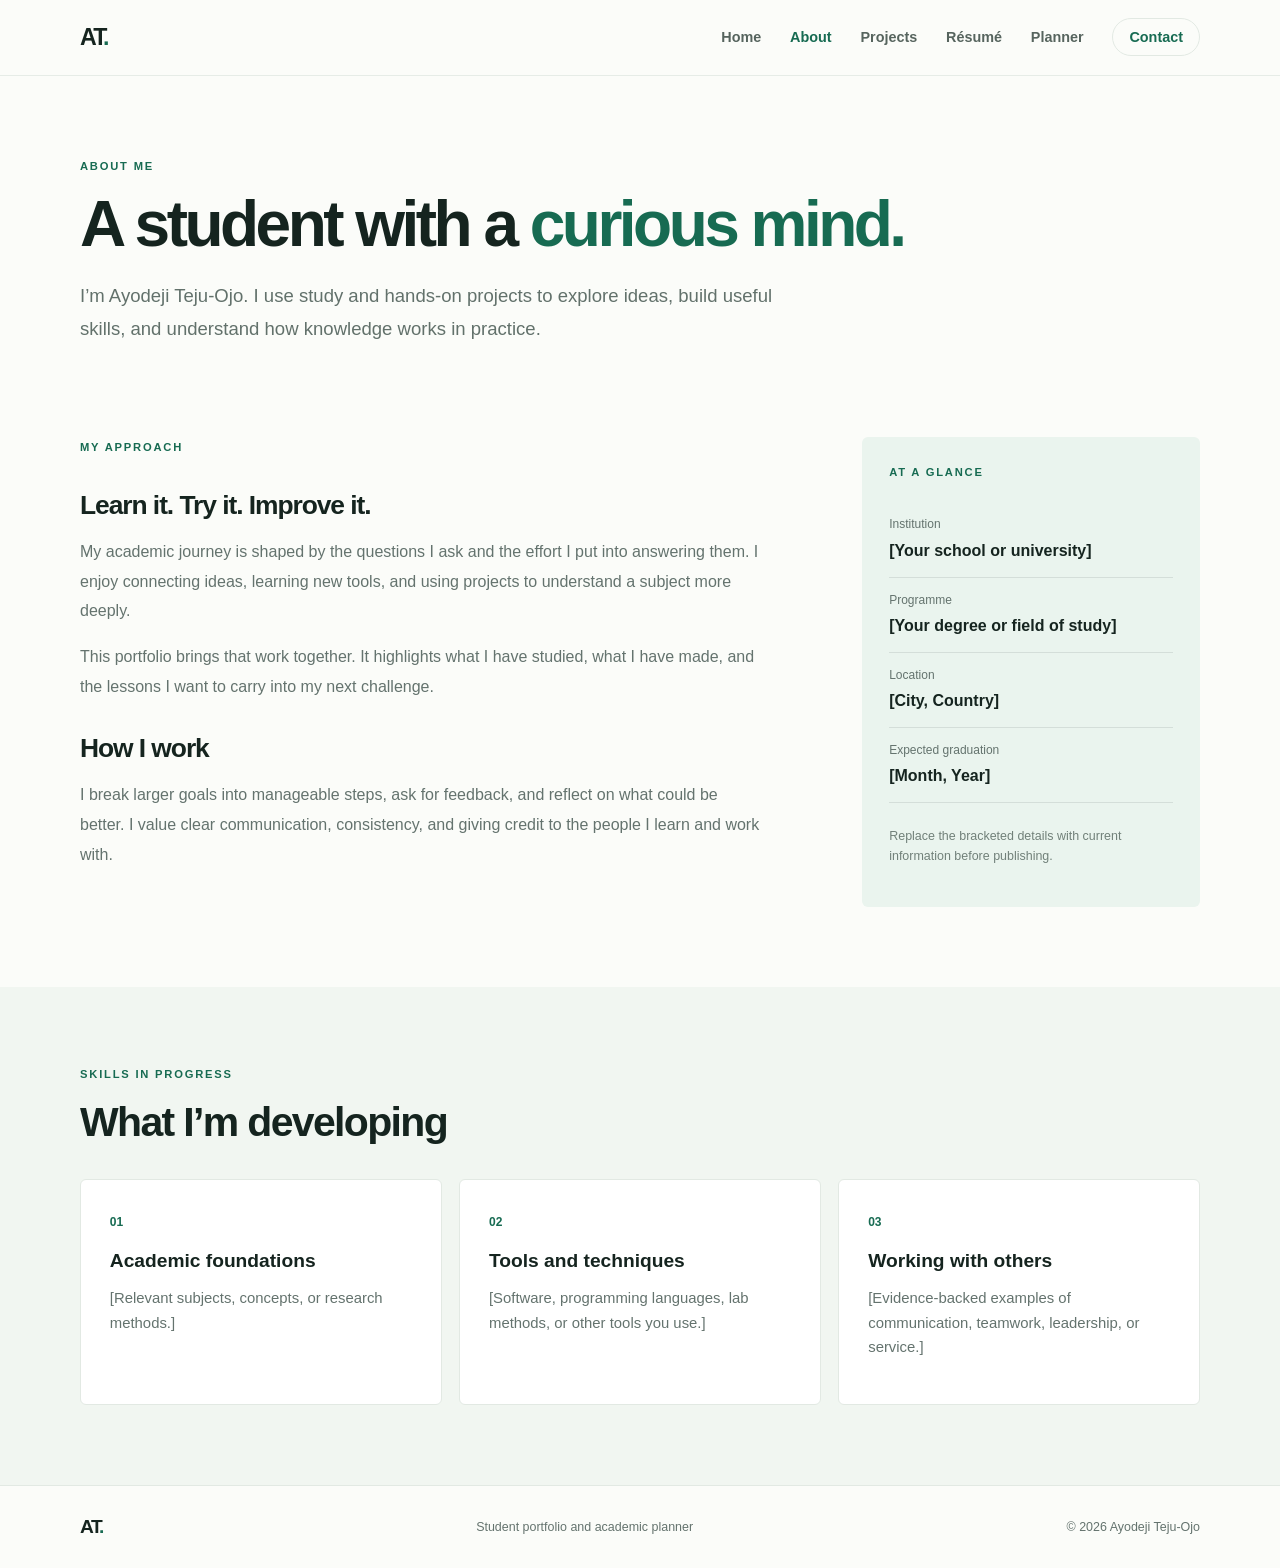
==== about.html @ 307c60b5 "Add student portfolio site" ====
<!doctype html>
<html lang="en">
<head>
  <meta charset="utf-8">
  <meta name="viewport" content="width=device-width, initial-scale=1">
  <meta name="description" content="Ayodeji Teju-Ojo's academic interests, experience, and developing skills.">
  <title>About | Ayodeji Teju-Ojo</title>
  <link rel="stylesheet" href="style.css">
  <script src="scripts.js" defer></script>
</head>
<body>
  <a class="skip-link" href="#main">Skip to content</a>
  <header class="site-header">
    <nav class="nav container" aria-label="Main navigation">
      <a class="brand" href="index.html" aria-label="Ayodeji Teju-Ojo, home">AT<span>.</span></a>
      <button class="menu-toggle" type="button" aria-expanded="false" aria-controls="nav-links" aria-label="Open navigation">☰</button>
      <ul class="nav-links" id="nav-links">
        <li><a href="index.html">Home</a></li><li><a class="active" href="about.html" aria-current="page">About</a></li>
        <li><a href="project.html">Projects</a></li><li><a href="resume.html">Résumé</a></li>
        <li><a href="academic_planner.html">Planner</a></li><li><a class="nav-cta" href="contact.html">Contact</a></li>
      </ul>
    </nav>
  </header>
  <main id="main">
    <section class="page-hero container">
      <p class="eyebrow">ABOUT ME</p>
      <h1>A student with a <span>curious mind.</span></h1>
      <p class="lead">I’m Ayodeji Teju-Ojo. I use study and hands-on projects to explore ideas, build useful skills, and understand how knowledge works in practice.</p>
    </section>
    <section class="section container about-layout">
      <article class="prose">
        <p class="eyebrow">MY APPROACH</p>
        <h2>Learn it. Try it. Improve it.</h2>
        <p>My academic journey is shaped by the questions I ask and the effort I put into answering them. I enjoy connecting ideas, learning new tools, and using projects to understand a subject more deeply.</p>
        <p>This portfolio brings that work together. It highlights what I have studied, what I have made, and the lessons I want to carry into my next challenge.</p>
        <h2>How I work</h2>
        <p>I break larger goals into manageable steps, ask for feedback, and reflect on what could be better. I value clear communication, consistency, and giving credit to the people I learn and work with.</p>
      </article>
      <aside class="info-panel">
        <p class="eyebrow">AT A GLANCE</p>
        <dl>
          <div><dt>Institution</dt><dd>[Your school or university]</dd></div>
          <div><dt>Programme</dt><dd>[Your degree or field of study]</dd></div>
          <div><dt>Location</dt><dd>[City, Country]</dd></div>
          <div><dt>Expected graduation</dt><dd>[Month, Year]</dd></div>
        </dl>
        <p class="small-note">Replace the bracketed details with current information before publishing.</p>
      </aside>
    </section>
    <section class="section section-tint">
      <div class="container">
        <div class="section-heading"><div><p class="eyebrow">SKILLS IN PROGRESS</p><h2>What I’m developing</h2></div></div>
        <div class="skill-grid">
          <article class="skill-card"><span>01</span><h3>Academic foundations</h3><p>[Relevant subjects, concepts, or research methods.]</p></article>
          <article class="skill-card"><span>02</span><h3>Tools and techniques</h3><p>[Software, programming languages, lab methods, or other tools you use.]</p></article>
          <article class="skill-card"><span>03</span><h3>Working with others</h3><p>[Evidence-backed examples of communication, teamwork, leadership, or service.]</p></article>
        </div>
      </div>
    </section>
  </main>
  <footer class="footer"><div class="container footer-inner">
    <a class="brand" href="index.html" aria-label="Ayodeji Teju-Ojo, home">AT<span>.</span></a>
    <p>Student portfolio and academic planner</p><p>© <span data-year></span> Ayodeji Teju-Ojo</p>
  </div></footer>
</body>
</html>
---- style.css ----
:root {
  --ink: #15241f;
  --muted: #64736e;
  --green: #176b52;
  --green-dark: #115640;
  --mint: #eaf4ee;
  --paper: #fbfcf9;
  --line: #e2e9e3;
  --gold: #d4a64b;
  --white: #fff;
  --shadow: 0 18px 55px rgba(21,36,31,.08);
}

* {
  box-sizing: border-box;
}

html {
  scroll-behavior: smooth;
}

body {
  margin: 0;
  background: var(--paper);
  color: var(--ink);
  font: 16px/1.65 'Segoe UI',Arial,sans-serif;
  -webkit-font-smoothing: antialiased;
}

h1,h2,h3,strong,.brand {
  font-family: 'Segoe UI',Arial,sans-serif;
}

h1,h2,h3,p {
  margin-top: 0;
}

h1 {
  font-size: clamp(2.8rem,6vw,5.3rem);
  line-height: 1.06;
  letter-spacing: -.055em;
  font-weight: 700;
  margin-bottom: 1.35rem;
}

h1 span {
  color: var(--green);
}

h2 {
  font-size: clamp(1.8rem,3.2vw,2.65rem);
  line-height: 1.18;
  letter-spacing: -.04em;
  margin-bottom: 1rem;
}

h3 {
  font-size: 1.2rem;
  line-height: 1.35;
}

p {
  color: var(--muted);
}

a {
  color: var(--green);
  text-decoration: none;
}

a:hover {
  color: var(--green-dark);
}

button,input,textarea,select {
  font: inherit;
}

button,a {
  -webkit-tap-highlight-color: transparent;
}

a:focus-visible,
button:focus-visible,
input:focus-visible,
textarea:focus-visible,
select:focus-visible {
  outline: 3px solid #78b89d;
  outline-offset: 3px;
}

.container {
  width: min(1120px,calc(100% - 3rem));
  margin-inline: auto;
}

.skip-link {
  position: absolute;
  top: -5rem;
  left: 1rem;
  background: var(--white);
  padding: .7rem;
  z-index: 10;
}

.skip-link:focus {
  top: 1rem;
}

.sr-only {
  position: absolute;
  width: 1px;
  height: 1px;
  padding: 0;
  margin: -1px;
  overflow: hidden;
  clip: rect(0,0,0,0);
  white-space: nowrap;
  border: 0;
}

.site-header {
  height: 76px;
  border-bottom: 1px solid rgba(226,233,227,.8);
  background: rgba(251,252,249,.94);
  position: sticky;
  top: 0;
  z-index: 20;
  backdrop-filter: blur(12px);
}

.nav {
  height: 100%;
  display: flex;
  align-items: center;
  justify-content: space-between;
}

.brand {
  font-size: 1.45rem;
  font-weight: 800;
  letter-spacing: -.08em;
  color: var(--ink);
}

.brand span {
  color: var(--green);
}

.nav-links {
  display: flex;
  align-items: center;
  gap: 1.8rem;
  list-style: none;
  margin: 0;
  padding: 0;
}

.nav-links a {
  font-size: .9rem;
  font-weight: 600;
  color: #56645e;
}

.nav-links a:hover,.nav-links a.active {
  color: var(--green);
}

.nav-links .nav-cta {
  border: 1px solid var(--line);
  padding: .62rem 1rem;
  border-radius: 99px;
  color: var(--green);
}

.menu-toggle {
  display: none;
  border: 0;
  background: none;
  font-size: 1.35rem;
  color: var(--ink);
}

.hero {
  min-height: 610px;
  padding-block: 6.5rem;
  display: grid;
  grid-template-columns: 1.25fr .75fr;
  gap: 5rem;
  align-items: center;
}

.eyebrow {
  font-size: .7rem;
  line-height: 1.4;
  letter-spacing: .16em;
  font-weight: 700;
  color: var(--green);
  margin-bottom: 1rem;
}

.hero-copy h1 {
  max-width: 760px;
}

.lead {
  font-size: 1.16rem;
  line-height: 1.75;
  max-width: 650px;
  color: #62716b;
}

.lead strong {
  color: var(--ink);
}

.actions {
  display: flex;
  align-items: center;
  gap: 1.6rem;
  margin-top: 2rem;
}

.button {
  display: inline-flex;
  align-items: center;
  justify-content: center;
  gap: .85rem;
  padding: .88rem 1.25rem;
  background: var(--green);
  border: 1px solid var(--green);
  border-radius: 5px;
  color: #fff;
  font-size: .9rem;
  font-weight: 700;
  cursor: pointer;
  transition: background .2s,transform .2s;
}

.button:hover {
  background: var(--green-dark);
  color: #fff;
  transform: translateY(-1px);
}

.text-link {
  font-weight: 700;
  font-size: .9rem;
}

.hero-note {
  margin-top: 3rem;
  color: var(--muted);
  font-size: .83rem;
}

.status-dot {
  display: inline-block;
  width: 8px;
  height: 8px;
  background: #4eaa7b;
  border-radius: 50%;
  margin-right: .5rem;
}

.hero-card {
  background: var(--mint);
  border-radius: 8px;
  padding: 2.4rem;
  position: relative;
  overflow: hidden;
}

.hero-card:after {
  content: '';
  position: absolute;
  right: -55px;
  top: -65px;
  width: 190px;
  height: 190px;
  border: 1px solid rgba(23,107,82,.15);
  border-radius: 50%;
  box-shadow: 0 0 0 25px rgba(23,107,82,.03),0 0 0 50px rgba(23,107,82,.025);
}

.card-mark {
  font: 800 2.6rem 'Segoe UI';
  color: var(--green);
  letter-spacing: -.09em;
  margin-bottom: 2.8rem;
}

.hero-card h2 {
  font-size: 1.65rem;
}

.hero-card>p:not(.eyebrow) {
  font-size: .95rem;
}

.card-rule {
  height: 1px;
  background: rgba(21,36,31,.12);
  margin: 1.7rem 0;
}

.mini-stats {
  display: grid;
  gap: .9rem;
}

.mini-stats div {
  display: flex;
  align-items: center;
  gap: .9rem;
}

.mini-stats strong {
  color: var(--green);
  font-size: .78rem;
}

.mini-stats span {
  font-size: .84rem;
  color: #52645b;
}

.section {
  padding-block: 5rem;
}

.section-tint {
  background: #f1f6f1;
}

.section-heading {
  display: flex;
  align-items: end;
  justify-content: space-between;
  margin-bottom: 2rem;
}

.section-heading h2 {
  margin-bottom: 0;
}

.feature-grid,.skill-grid {
  display: grid;
  grid-template-columns: repeat(3,1fr);
  gap: 1.1rem;
}

.feature,.skill-card {
  padding: 1.8rem;
  background: var(--white);
  border: 1px solid var(--line);
  border-radius: 6px;
}

.feature-icon {
  display: grid;
  place-items: center;
  width: 42px;
  height: 42px;
  border-radius: 50%;
  background: var(--mint);
  color: var(--green);
  font-size: 1.1rem;
  font-weight: 700;
  margin-bottom: 1.2rem;
}

.feature p,.skill-card p {
  font-size: .93rem;
}

.arrow-link {
  font-size: .88rem;
  font-weight: 700;
}

.arrow-link span {
  margin-left: .3rem;
}

.closing {
  text-align: center;
  padding-block: 6rem;
}

.closing h2 {
  max-width: 620px;
  margin-inline: auto;
}

.closing>p:not(.eyebrow) {
  margin: 0 auto 1.7rem;
  max-width: 520px;
}

.footer {
  border-top: 1px solid var(--line);
  padding: 1.6rem 0;
}

.footer-inner {
  display: flex;
  align-items: center;
  justify-content: space-between;
  gap: 1rem;
}

.footer p {
  font-size: .78rem;
  margin: 0;
}

.footer .brand {
  font-size: 1.2rem;
}

.page-hero {
  padding-block: 5.2rem 2.3rem;
}

.page-hero h1 {
  font-size: clamp(2.7rem,5vw,4.25rem);
  max-width: 850px;
}

.page-hero .lead {
  max-width: 700px;
}

.about-layout {
  display: grid;
  grid-template-columns: 1.35fr .65fr;
  gap: 5rem;
  padding-top: 2.3rem;
}

.prose {
  max-width: 680px;
}

.prose h2 {
  font-size: 1.65rem;
  margin-top: 2rem;
}

.prose p {
  line-height: 1.85;
}

.info-panel {
  padding: 1.7rem;
  background: var(--mint);
  border-radius: 6px;
}

.info-panel dl {
  margin: 1.4rem 0;
}

.info-panel dl div {
  padding: .8rem 0;
  border-bottom: 1px solid rgba(21,36,31,.1);
}

.info-panel dt {
  font-size: .75rem;
  color: var(--muted);
}

.info-panel dd {
  margin: .15rem 0 0;
  font-weight: 700;
}

.small-note {
  font-size: .78rem;
  color: #718079;
}

.skill-card>span {
  font-size: .75rem;
  color: var(--green);
  font-weight: 700;
}

.skill-card h3 {
  margin: .8rem 0;
}

.project-grid {
  display: grid;
  grid-template-columns: repeat(2,1fr);
  gap: 1.2rem;
}

.project-card {
  background: white;
  border: 1px solid var(--line);
  border-radius: 6px;
  overflow: hidden;
}

.project-visual {
  min-height: 180px;
  padding: 1.35rem;
  display: flex;
  flex-direction: column;
  justify-content: space-between;
  color: #fff;
}

.project-visual span {
  font-size: .65rem;
  letter-spacing: .13em;
  font-weight: 700;
}

.project-visual b {
  font: 700 2rem/1.1 'Segoe UI';
  letter-spacing: -.04em;
}

.visual-blue {
  background: #315c68;
}

.visual-green {
  background: #4e735e;
}

.visual-gold {
  background: #997444;
}

.project-body {
  padding: 1.5rem;
}

.project-body .eyebrow {
  margin-bottom: .6rem;
}

.project-body h2 {
  font-size: 1.35rem;
}

.project-body p:not(.eyebrow) {
  font-size: .9rem;
}

.tags {
  display: flex;
  gap: .45rem;
  flex-wrap: wrap;
  margin: 1rem 0;
}

.tags span {
  background: var(--mint);
  color: var(--green-dark);
  border-radius: 99px;
  padding: .3rem .65rem;
  font-size: .72rem;
  font-weight: 600;
}

.project-meta {
  font-size: .78rem!important;
}

.callout {
  margin-top: 2rem;
  padding: 1.3rem 1.5rem;
  background: #f1f6f1;
  display: flex;
  justify-content: space-between;
  align-items: center;
  gap: 1rem;
}

.callout p {
  margin: 0;
  font-size: .9rem;
}

.resume-heading {
  display: flex;
  justify-content: space-between;
  align-items: end;
  gap: 2rem;
}

.resume-heading .lead {
  margin-bottom: 0;
}

.resume-layout {
  display: grid;
  grid-template-columns: 1fr 300px;
  gap: 4rem;
  padding-top: 2rem;
}

.resume-section {
  border-bottom: 1px solid var(--line);
  padding: 0 0 2rem;
  margin-bottom: 2rem;
}

.resume-section h2 {
  font-size: 1.25rem;
  margin-bottom: .35rem;
}

.resume-sub {
  margin: 0;
  font-size: .9rem;
  color: var(--ink);
}

.resume-date {
  font-size: .78rem;
  color: var(--green);
  margin: .2rem 0 .8rem;
}

.timeline-item p,.timeline-item li {
  font-size: .9rem;
}

.timeline-item ul {
  padding-left: 1.2rem;
  color: var(--muted);
}

.resume-aside .info-panel {
  position: sticky;
  top: 100px;
}

.resume-aside h3 {
  font-size: .95rem;
  margin: .5rem 0;
}

.resume-aside .info-panel>p:not(.eyebrow) {
  font-size: .85rem;
}

.print-button {
  white-space: nowrap;
}

.contact-layout {
  display: grid;
  grid-template-columns: .9fr 1.1fr;
  gap: 5rem;
  padding-top: 2rem;
}

.contact-copy h2 {
  font-size: 1.8rem;
}

.contact-detail {
  display: flex;
  gap: 1rem;
  align-items: center;
  margin: 1.4rem 0;
}

.contact-detail .feature-icon {
  margin: 0;
  flex: none;
}

.contact-detail .eyebrow {
  font-size: .62rem;
  margin: 0;
}

.contact-detail a {
  font-weight: 600;
  font-size: .92rem;
}

.contact-form,.planner-panel {
  background: white;
  border: 1px solid var(--line);
  padding: 1.7rem;
  border-radius: 6px;
}

.contact-form label,.task-form label {
  display: block;
  font-size: .8rem;
  font-weight: 700;
  margin: .7rem 0 .35rem;
}

.contact-form input,.contact-form textarea,.task-form input,.task-form select,.inline-form input {
  width: 100%;
  border: 1px solid #d8e1da;
  border-radius: 4px;
  background: #fff;
  padding: .75rem .8rem;
  color: var(--ink);
  outline: none;
}

.contact-form input:focus,.contact-form textarea:focus,.task-form input:focus,.task-form select:focus,.inline-form input:focus {
  border-color: var(--green);
  box-shadow: 0 0 0 3px rgba(23,107,82,.1);
}

.contact-form textarea {
  resize: vertical;
}

.contact-form .button {
  margin-top: 1rem;
}

.form-note {
  font-size: .75rem;
  margin: .75rem 0 0;
}

.planner-hero {
  padding-bottom: 1rem;
}

.planner-summary {
  display: grid;
  grid-template-columns: repeat(3,1fr);
  border: 1px solid var(--line);
  background: white;
  margin-bottom: 1.3rem;
}

.planner-summary>div {
  padding: 1.3rem 1.5rem;
  border-right: 1px solid var(--line);
  display: flex;
  flex-direction: column;
}

.planner-summary>div:last-child {
  border: 0;
}

.planner-summary .eyebrow {
  margin-bottom: .3rem;
}

.planner-summary strong {
  font-size: 1.35rem;
  line-height: 1.4;
}

.planner-summary span:last-child {
  font-size: .78rem;
  color: var(--muted);
}

.planner-layout {
  display: grid;
  grid-template-columns: .75fr 1.25fr;
  gap: 1.3rem;
  align-items: start;
}

.panel-heading {
  display: flex;
  justify-content: space-between;
  align-items: center;
}

.panel-heading .eyebrow {
  margin-bottom: .35rem;
}

.panel-heading h2 {
  font-size: 1.4rem;
  margin: 0;
}

.inline-form {
  display: flex;
  gap: .5rem;
  margin: 1.2rem 0;
}

.inline-form .button {
  padding: .7rem .8rem;
  font-size: .8rem;
  white-space: nowrap;
}

.course-list,.task-list {
  list-style: none;
  margin: 0;
  padding: 0;
}

.course-list li {
  display: flex;
  justify-content: space-between;
  align-items: center;
  border-top: 1px solid var(--line);
  padding: .75rem 0;
  font-size: .88rem;
}

.course-delete,.clear-button {
  border: 0;
  background: none;
  color: var(--muted);
  font-size: .75rem;
  cursor: pointer;
}

.course-delete:hover,.clear-button:hover {
  color: #a33;
}

.task-form {
  padding: 1rem;
  background: #f5f8f4;
  margin: 1.1rem 0;
}

.form-row {
  display: grid;
  grid-template-columns: 1fr 1fr;
  gap: .8rem;
}

.task-form label {
  margin-top: .25rem;
}

.task-form input,.task-form select {
  padding: .6rem;
  font-size: .85rem;
}

.task-form .button {
  margin-top: .85rem;
  font-size: .82rem;
  padding: .7rem .95rem;
}

.task-toolbar {
  display: flex;
  align-items: center;
  justify-content: space-between;
  border-bottom: 1px solid var(--line);
  padding: .4rem 0;
}

.filter-tabs {
  display: flex;
  gap: .35rem;
}

.filter-tab {
  border: 0;
  background: none;
  border-radius: 4px;
  padding: .45rem .65rem;
  font-size: .77rem;
  color: var(--muted);
  cursor: pointer;
}

.filter-tab.active {
  background: var(--mint);
  color: var(--green);
  font-weight: 700;
}

.task-item {
  display: grid;
  grid-template-columns: auto 1fr auto;
  gap: .7rem;
  align-items: start;
  padding: .85rem 0;
  border-bottom: 1px solid var(--line);
}

.task-item input[type=checkbox] {
  accent-color: var(--green);
  width: 16px;
  height: 16px;
  margin-top: .25rem;
}

.task-title {
  font-weight: 600;
  font-size: .87rem;
  display: block;
}

.task-item.completed .task-title {
  text-decoration: line-through;
  color: #849088;
}

.task-meta {
  display: flex;
  gap: .55rem;
  flex-wrap: wrap;
  font-size: .7rem;
  color: var(--muted);
  margin-top: .2rem;
}

.priority {
  color: #a05d1d;
}

.priority.high {
  color: #b64141;
  font-weight: 700;
}

.task-delete {
  border: 0;
  background: none;
  color: #7c8981;
  font-size: 1rem;
  cursor: pointer;
}

.empty-state {
  text-align: center;
  padding: 1.2rem .4rem;
  font-size: .82rem;
}

.task-meta .overdue {
  color: #a52e32;
  font-weight: 700;
}

.planner-footnote {
  font-size: .76rem;
  margin-top: 1rem;
}

.no-js {
  padding: 1rem;
  background: #fff2cc;
  color: #3c3521;
  text-align: center;
}

@media(max-width:800px) {
  .container {
    width: min(100% - 2rem,620px);
  }

  .hero {
    grid-template-columns: 1fr;
    gap: 2rem;
    padding-block: 4.2rem;
  }

  .hero-card {
    max-width: 500px;
  }

  .nav-links {
    gap: 1rem;
  }

  .about-layout,.contact-layout {
    grid-template-columns: 1fr;
    gap: 2rem;
  }

  .resume-layout {
    grid-template-columns: 1fr;
    gap: 1rem;
  }

  .resume-aside .info-panel {
    position: static;
  }

  .planner-layout {
    grid-template-columns: 1fr;
  }

  .project-grid {
    grid-template-columns: 1fr 1fr;
  }

  .resume-heading {
    align-items: start;
    flex-direction: column;
  }

  .resume-heading .button {
    margin-top: .5rem;
  }

}

@media(max-width:600px) {
  .site-header {
    height: 66px;
  }

  .menu-toggle {
    display: block;
  }

  .nav {
    position: relative;
  }

  .nav-links {
    display: none;
    position: absolute;
    top: 65px;
    left: -1rem;
    right: -1rem;
    padding: 1rem;
    background: var(--paper);
    border-bottom: 1px solid var(--line);
    box-shadow: var(--shadow);
    align-items: stretch;
    gap: .3rem;
  }

  .nav-links.open {
    display: flex;
    flex-direction: column;
  }

  .nav-links a {
    display: block;
    padding: .55rem .6rem;
  }

  .nav-links .nav-cta {
    display: inline-block;
    width: max-content;
    margin: .3rem .5rem;
  }

  .hero {
    min-height: auto;
    padding-block: 3.5rem;
  }

  .hero h1 {
    font-size: 2.7rem;
  }

  .lead {
    font-size: 1rem;
  }

  .actions {
    align-items: flex-start;
    flex-direction: column;
    gap: 1rem;
  }

  .hero-note {
    margin-top: 2rem;
  }

  .hero-card {
    padding: 1.6rem;
  }

  .section {
    padding-block: 3.5rem;
  }

  .section-heading {
    align-items: flex-start;
    gap: 1rem;
    flex-direction: column;
  }

  .feature-grid,.skill-grid {
    grid-template-columns: 1fr;
  }

  .page-hero {
    padding-block: 3.5rem 1rem;
  }

  .page-hero h1 {
    font-size: 2.7rem;
  }

  .project-grid {
    grid-template-columns: 1fr;
  }

  .callout {
    align-items: flex-start;
    flex-direction: column;
  }

  .planner-summary {
    grid-template-columns: 1fr;
  }

  .planner-summary>div {
    border-right: 0;
    border-bottom: 1px solid var(--line);
  }

  .planner-summary>div:last-child {
    border: 0;
  }

  .form-row {
    grid-template-columns: 1fr;
    gap: .2rem;
  }

  .planner-panel,.contact-form {
    padding: 1.15rem;
  }

  .inline-form {
    align-items: stretch;
    flex-direction: column;
  }

  .footer-inner {
    align-items: flex-start;
    flex-direction: column;
    gap: .5rem;
  }

  .closing {
    padding-block: 4rem;
  }

  .print-button {
    white-space: normal;
  }

}

@media print {
  .site-header,.footer,.print-button,.skip-link {
    display: none!important;
  }

  body {
    background: #fff;
    color: #111;
    font-size: 11pt;
  }

  .container {
    width: 100%;
    max-width: none;
  }

  .page-hero,.section {
    padding: 1rem 0;
  }

  .resume-layout {
    grid-template-columns: 1fr 240px;
    gap: 1rem;
  }

  .resume-aside .info-panel {
    position: static;
  }

  .info-panel,.resume-section,.timeline-item {
    break-inside: avoid;
  }

  a {
    color: inherit;
  }

  h1 {
    font-size: 28pt;
  }

}

@media(prefers-reduced-motion:reduce) {
  *,*::before,*::after {
    scroll-behavior: auto!important;
    transition: none!important;
  }

}

.contact-value {
  margin: 0;
  font-size: .92rem;
  font-weight: 600;
  color: var(--ink);
}
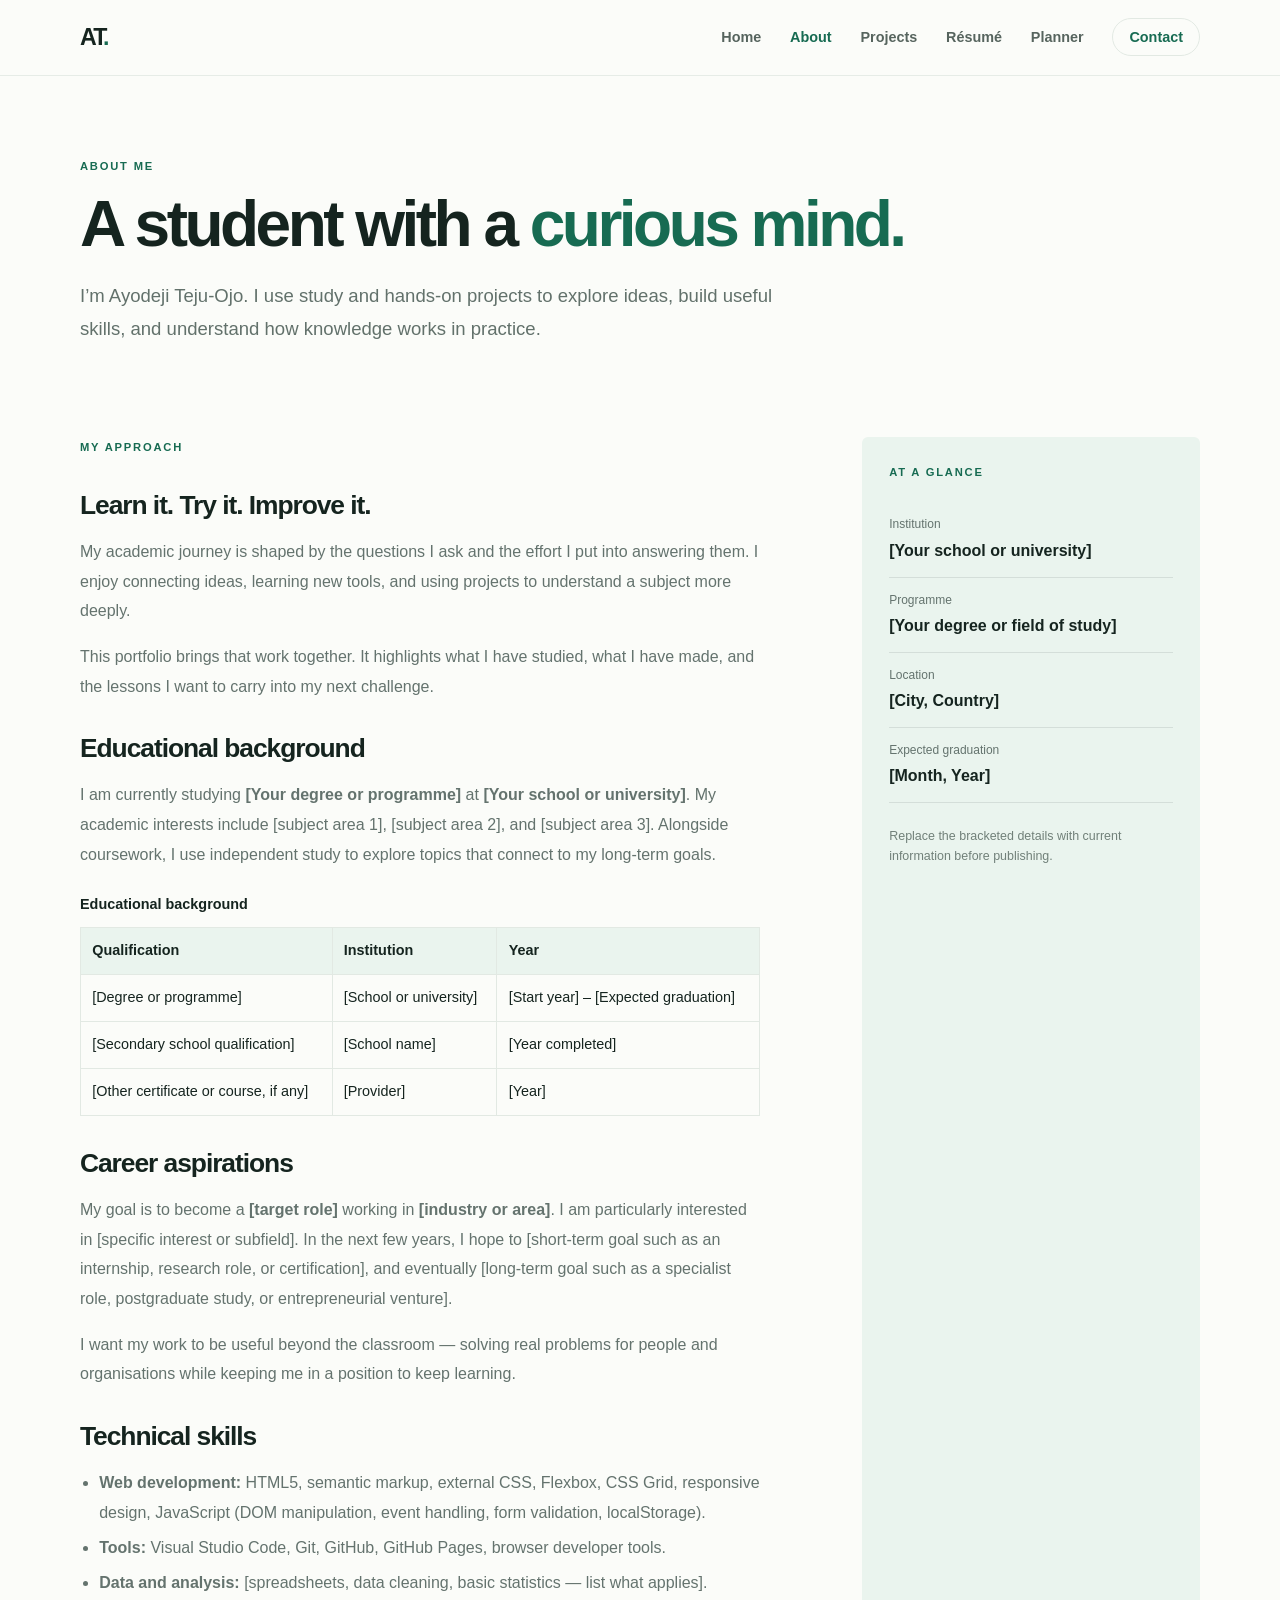
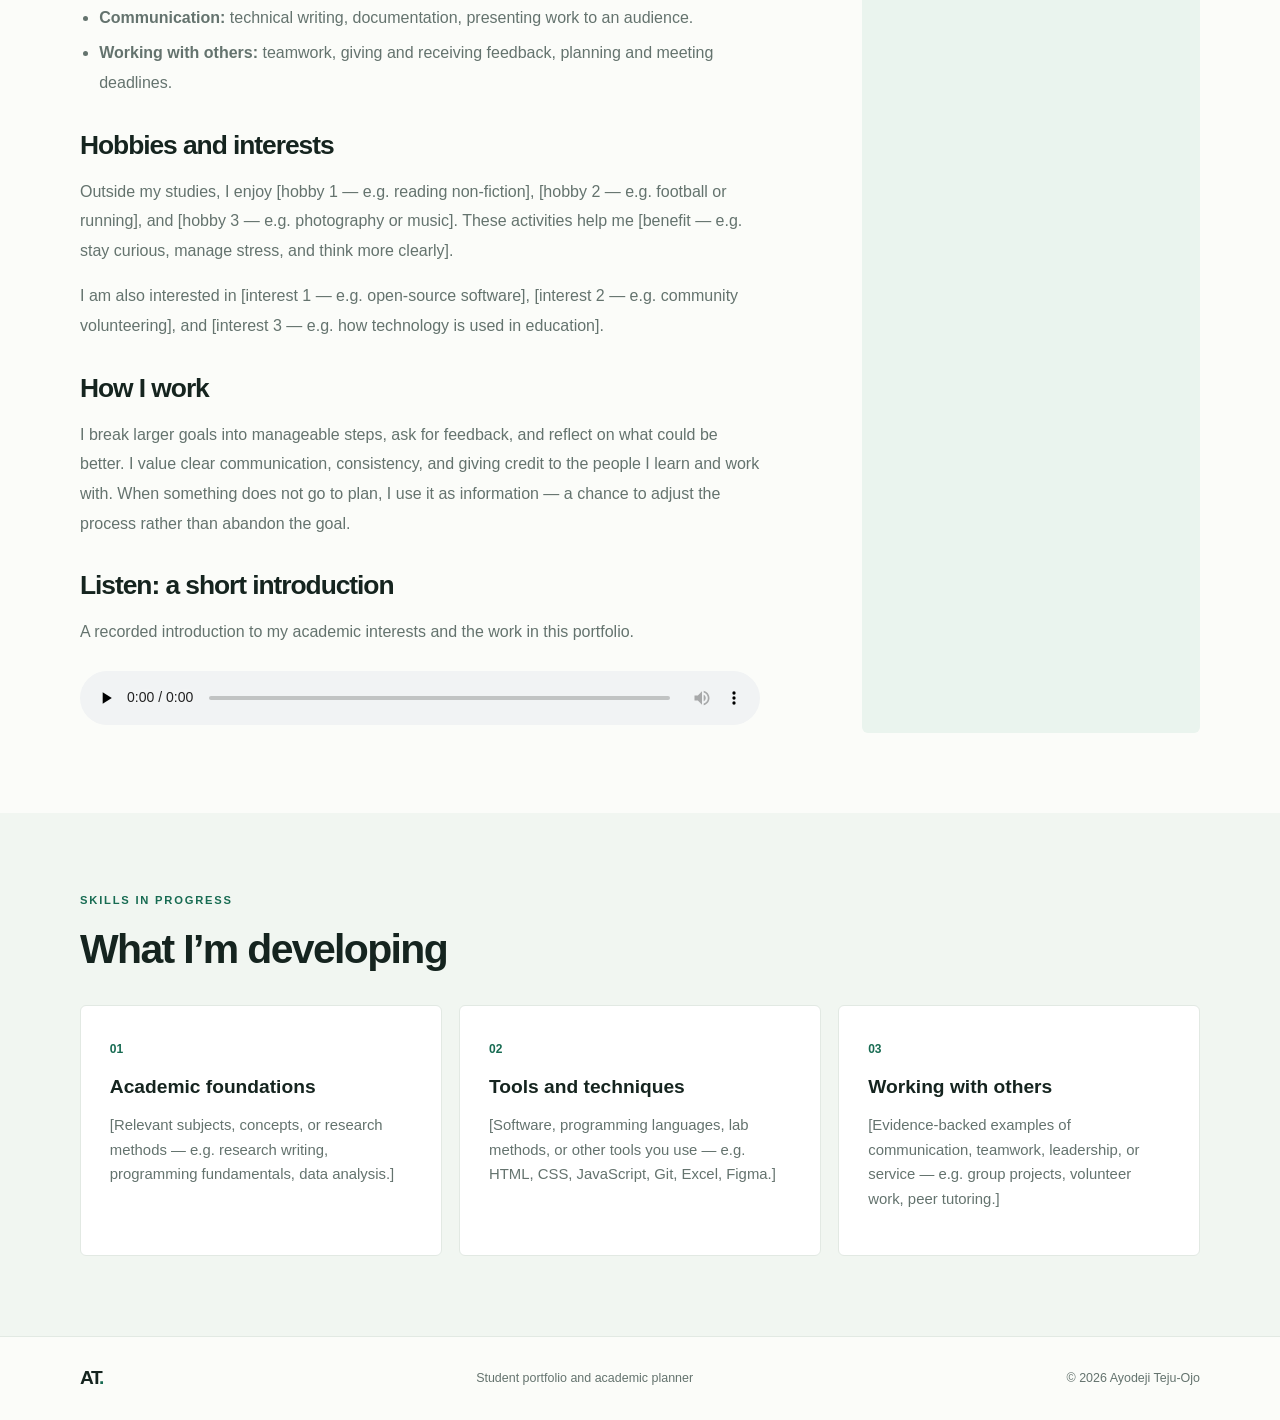
==== commit ec6c9251: "Update project files and features" ====
--- a/about.html
+++ b/about.html
@@ -3,7 +3,7 @@
 <head>
   <meta charset="utf-8">
   <meta name="viewport" content="width=device-width, initial-scale=1">
-  <meta name="description" content="Ayodeji Teju-Ojo's academic interests, experience, and developing skills.">
+  <meta name="description" content="Ayodeji Teju-Ojo's academic background, career aspirations, technical skills, hobbies, and interests.">
   <title>About | Ayodeji Teju-Ojo</title>
   <link rel="stylesheet" href="style.css">
   <script src="scripts.js" defer></script>
@@ -15,27 +15,90 @@
       <a class="brand" href="index.html" aria-label="Ayodeji Teju-Ojo, home">AT<span>.</span></a>
       <button class="menu-toggle" type="button" aria-expanded="false" aria-controls="nav-links" aria-label="Open navigation">☰</button>
       <ul class="nav-links" id="nav-links">
-        <li><a href="index.html">Home</a></li><li><a class="active" href="about.html" aria-current="page">About</a></li>
-        <li><a href="project.html">Projects</a></li><li><a href="resume.html">Résumé</a></li>
-        <li><a href="academic_planner.html">Planner</a></li><li><a class="nav-cta" href="contact.html">Contact</a></li>
+        <li><a href="index.html">Home</a></li>
+        <li><a class="active" href="about.html" aria-current="page">About</a></li>
+        <li><a href="project.html">Projects</a></li>
+        <li><a href="resume.html">Résumé</a></li>
+        <li><a href="academic_planner.html">Planner</a></li>
+        <li><a class="nav-cta" href="contact.html">Contact</a></li>
       </ul>
     </nav>
   </header>
+
   <main id="main">
     <section class="page-hero container">
       <p class="eyebrow">ABOUT ME</p>
       <h1>A student with a <span>curious mind.</span></h1>
       <p class="lead">I’m Ayodeji Teju-Ojo. I use study and hands-on projects to explore ideas, build useful skills, and understand how knowledge works in practice.</p>
     </section>
+
     <section class="section container about-layout">
       <article class="prose">
         <p class="eyebrow">MY APPROACH</p>
         <h2>Learn it. Try it. Improve it.</h2>
         <p>My academic journey is shaped by the questions I ask and the effort I put into answering them. I enjoy connecting ideas, learning new tools, and using projects to understand a subject more deeply.</p>
         <p>This portfolio brings that work together. It highlights what I have studied, what I have made, and the lessons I want to carry into my next challenge.</p>
+
+        <h2>Educational background</h2>
+        <p>I am currently studying <strong>[Your degree or programme]</strong> at <strong>[Your school or university]</strong>. My academic interests include [subject area 1], [subject area 2], and [subject area 3]. Alongside coursework, I use independent study to explore topics that connect to my long-term goals.</p>
+
+        <table class="info-table">
+          <caption>Educational background</caption>
+          <thead>
+            <tr>
+              <th scope="col">Qualification</th>
+              <th scope="col">Institution</th>
+              <th scope="col">Year</th>
+            </tr>
+          </thead>
+          <tbody>
+            <tr>
+              <td>[Degree or programme]</td>
+              <td>[School or university]</td>
+              <td>[Start year] – [Expected graduation]</td>
+            </tr>
+            <tr>
+              <td>[Secondary school qualification]</td>
+              <td>[School name]</td>
+              <td>[Year completed]</td>
+            </tr>
+            <tr>
+              <td>[Other certificate or course, if any]</td>
+              <td>[Provider]</td>
+              <td>[Year]</td>
+            </tr>
+          </tbody>
+        </table>
+
+        <h2>Career aspirations</h2>
+        <p>My goal is to become a <strong>[target role]</strong> working in <strong>[industry or area]</strong>. I am particularly interested in [specific interest or subfield]. In the next few years, I hope to [short-term goal such as an internship, research role, or certification], and eventually [long-term goal such as a specialist role, postgraduate study, or entrepreneurial venture].</p>
+        <p>I want my work to be useful beyond the classroom — solving real problems for people and organisations while keeping me in a position to keep learning.</p>
+
+        <h2>Technical skills</h2>
+        <ul>
+          <li><strong>Web development:</strong> HTML5, semantic markup, external CSS, Flexbox, CSS Grid, responsive design, JavaScript (DOM manipulation, event handling, form validation, localStorage).</li>
+          <li><strong>Tools:</strong> Visual Studio Code, Git, GitHub, GitHub Pages, browser developer tools.</li>
+          <li><strong>Data and analysis:</strong> [spreadsheets, data cleaning, basic statistics — list what applies].</li>
+          <li><strong>Communication:</strong> technical writing, documentation, presenting work to an audience.</li>
+          <li><strong>Working with others:</strong> teamwork, giving and receiving feedback, planning and meeting deadlines.</li>
+        </ul>
+
+        <h2>Hobbies and interests</h2>
+        <p>Outside my studies, I enjoy [hobby 1 — e.g. reading non-fiction], [hobby 2 — e.g. football or running], and [hobby 3 — e.g. photography or music]. These activities help me [benefit — e.g. stay curious, manage stress, and think more clearly].</p>
+        <p>I am also interested in [interest 1 — e.g. open-source software], [interest 2 — e.g. community volunteering], and [interest 3 — e.g. how technology is used in education].</p>
+
         <h2>How I work</h2>
-        <p>I break larger goals into manageable steps, ask for feedback, and reflect on what could be better. I value clear communication, consistency, and giving credit to the people I learn and work with.</p>
+        <p>I break larger goals into manageable steps, ask for feedback, and reflect on what could be better. I value clear communication, consistency, and giving credit to the people I learn and work with. When something does not go to plan, I use it as information — a chance to adjust the process rather than abandon the goal.</p>
+
+        <h2>Listen: a short introduction</h2>
+        <p>A recorded introduction to my academic interests and the work in this portfolio.</p>
+        <audio controls preload="none">
+          <source src="media/introduction.mp3" type="audio/mpeg">
+          Your browser does not support the audio element.
+          <a href="media/introduction.mp3">Download the audio file</a>.
+        </audio>
       </article>
+
       <aside class="info-panel">
         <p class="eyebrow">AT A GLANCE</p>
         <dl>
@@ -47,20 +110,42 @@
         <p class="small-note">Replace the bracketed details with current information before publishing.</p>
       </aside>
     </section>
+
     <section class="section section-tint">
       <div class="container">
-        <div class="section-heading"><div><p class="eyebrow">SKILLS IN PROGRESS</p><h2>What I’m developing</h2></div></div>
+        <div class="section-heading">
+          <div>
+            <p class="eyebrow">SKILLS IN PROGRESS</p>
+            <h2>What I’m developing</h2>
+          </div>
+        </div>
         <div class="skill-grid">
-          <article class="skill-card"><span>01</span><h3>Academic foundations</h3><p>[Relevant subjects, concepts, or research methods.]</p></article>
-          <article class="skill-card"><span>02</span><h3>Tools and techniques</h3><p>[Software, programming languages, lab methods, or other tools you use.]</p></article>
-          <article class="skill-card"><span>03</span><h3>Working with others</h3><p>[Evidence-backed examples of communication, teamwork, leadership, or service.]</p></article>
+          <article class="skill-card">
+            <span>01</span>
+            <h3>Academic foundations</h3>
+            <p>[Relevant subjects, concepts, or research methods — e.g. research writing, programming fundamentals, data analysis.]</p>
+          </article>
+          <article class="skill-card">
+            <span>02</span>
+            <h3>Tools and techniques</h3>
+            <p>[Software, programming languages, lab methods, or other tools you use — e.g. HTML, CSS, JavaScript, Git, Excel, Figma.]</p>
+          </article>
+          <article class="skill-card">
+            <span>03</span>
+            <h3>Working with others</h3>
+            <p>[Evidence-backed examples of communication, teamwork, leadership, or service — e.g. group projects, volunteer work, peer tutoring.]</p>
+          </article>
         </div>
       </div>
     </section>
   </main>
-  <footer class="footer"><div class="container footer-inner">
-    <a class="brand" href="index.html" aria-label="Ayodeji Teju-Ojo, home">AT<span>.</span></a>
-    <p>Student portfolio and academic planner</p><p>© <span data-year></span> Ayodeji Teju-Ojo</p>
-  </div></footer>
+
+  <footer class="footer">
+    <div class="container footer-inner">
+      <a class="brand" href="index.html" aria-label="Ayodeji Teju-Ojo, home">AT<span>.</span></a>
+      <p>Student portfolio and academic planner</p>
+      <p>© <span data-year></span> Ayodeji Teju-Ojo</p>
+    </div>
+  </footer>
 </body>
-</html>
+</html>
--- a/style.css
+++ b/style.css
@@ -1,1216 +1,1280 @@
-:root {
-  --ink: #15241f;
-  --muted: #64736e;
-  --green: #176b52;
-  --green-dark: #115640;
-  --mint: #eaf4ee;
-  --paper: #fbfcf9;
-  --line: #e2e9e3;
-  --gold: #d4a64b;
-  --white: #fff;
-  --shadow: 0 18px 55px rgba(21,36,31,.08);
-}
-
-* {
-  box-sizing: border-box;
-}
-
-html {
-  scroll-behavior: smooth;
-}
-
-body {
-  margin: 0;
-  background: var(--paper);
-  color: var(--ink);
-  font: 16px/1.65 'Segoe UI',Arial,sans-serif;
-  -webkit-font-smoothing: antialiased;
-}
-
-h1,h2,h3,strong,.brand {
-  font-family: 'Segoe UI',Arial,sans-serif;
-}
-
-h1,h2,h3,p {
-  margin-top: 0;
-}
-
-h1 {
-  font-size: clamp(2.8rem,6vw,5.3rem);
-  line-height: 1.06;
-  letter-spacing: -.055em;
-  font-weight: 700;
-  margin-bottom: 1.35rem;
-}
-
-h1 span {
-  color: var(--green);
-}
-
-h2 {
-  font-size: clamp(1.8rem,3.2vw,2.65rem);
-  line-height: 1.18;
-  letter-spacing: -.04em;
-  margin-bottom: 1rem;
-}
-
-h3 {
-  font-size: 1.2rem;
-  line-height: 1.35;
-}
-
-p {
-  color: var(--muted);
-}
-
-a {
-  color: var(--green);
-  text-decoration: none;
-}
-
-a:hover {
-  color: var(--green-dark);
-}
-
-button,input,textarea,select {
-  font: inherit;
-}
-
-button,a {
-  -webkit-tap-highlight-color: transparent;
-}
-
-a:focus-visible,
-button:focus-visible,
-input:focus-visible,
-textarea:focus-visible,
-select:focus-visible {
-  outline: 3px solid #78b89d;
-  outline-offset: 3px;
-}
-
-.container {
-  width: min(1120px,calc(100% - 3rem));
-  margin-inline: auto;
-}
-
-.skip-link {
-  position: absolute;
-  top: -5rem;
-  left: 1rem;
-  background: var(--white);
-  padding: .7rem;
-  z-index: 10;
-}
-
-.skip-link:focus {
-  top: 1rem;
-}
-
-.sr-only {
-  position: absolute;
-  width: 1px;
-  height: 1px;
-  padding: 0;
-  margin: -1px;
-  overflow: hidden;
-  clip: rect(0,0,0,0);
-  white-space: nowrap;
-  border: 0;
-}
-
-.site-header {
-  height: 76px;
-  border-bottom: 1px solid rgba(226,233,227,.8);
-  background: rgba(251,252,249,.94);
-  position: sticky;
-  top: 0;
-  z-index: 20;
-  backdrop-filter: blur(12px);
-}
-
-.nav {
-  height: 100%;
-  display: flex;
-  align-items: center;
-  justify-content: space-between;
-}
-
-.brand {
-  font-size: 1.45rem;
-  font-weight: 800;
-  letter-spacing: -.08em;
-  color: var(--ink);
-}
-
-.brand span {
-  color: var(--green);
-}
-
-.nav-links {
-  display: flex;
-  align-items: center;
-  gap: 1.8rem;
-  list-style: none;
-  margin: 0;
-  padding: 0;
-}
-
-.nav-links a {
-  font-size: .9rem;
-  font-weight: 600;
-  color: #56645e;
-}
-
-.nav-links a:hover,.nav-links a.active {
-  color: var(--green);
-}
-
-.nav-links .nav-cta {
-  border: 1px solid var(--line);
-  padding: .62rem 1rem;
-  border-radius: 99px;
-  color: var(--green);
-}
-
-.menu-toggle {
-  display: none;
-  border: 0;
-  background: none;
-  font-size: 1.35rem;
-  color: var(--ink);
-}
-
-.hero {
-  min-height: 610px;
-  padding-block: 6.5rem;
-  display: grid;
-  grid-template-columns: 1.25fr .75fr;
-  gap: 5rem;
-  align-items: center;
-}
-
-.eyebrow {
-  font-size: .7rem;
-  line-height: 1.4;
-  letter-spacing: .16em;
-  font-weight: 700;
-  color: var(--green);
-  margin-bottom: 1rem;
-}
-
-.hero-copy h1 {
-  max-width: 760px;
-}
-
-.lead {
-  font-size: 1.16rem;
-  line-height: 1.75;
-  max-width: 650px;
-  color: #62716b;
-}
-
-.lead strong {
-  color: var(--ink);
-}
-
-.actions {
-  display: flex;
-  align-items: center;
-  gap: 1.6rem;
-  margin-top: 2rem;
-}
-
-.button {
-  display: inline-flex;
-  align-items: center;
-  justify-content: center;
-  gap: .85rem;
-  padding: .88rem 1.25rem;
-  background: var(--green);
-  border: 1px solid var(--green);
-  border-radius: 5px;
-  color: #fff;
-  font-size: .9rem;
-  font-weight: 700;
-  cursor: pointer;
-  transition: background .2s,transform .2s;
-}
-
-.button:hover {
-  background: var(--green-dark);
-  color: #fff;
-  transform: translateY(-1px);
-}
-
-.text-link {
-  font-weight: 700;
-  font-size: .9rem;
-}
-
-.hero-note {
-  margin-top: 3rem;
-  color: var(--muted);
-  font-size: .83rem;
-}
-
-.status-dot {
-  display: inline-block;
-  width: 8px;
-  height: 8px;
-  background: #4eaa7b;
-  border-radius: 50%;
-  margin-right: .5rem;
-}
-
-.hero-card {
-  background: var(--mint);
-  border-radius: 8px;
-  padding: 2.4rem;
-  position: relative;
-  overflow: hidden;
-}
-
-.hero-card:after {
-  content: '';
-  position: absolute;
-  right: -55px;
-  top: -65px;
-  width: 190px;
-  height: 190px;
-  border: 1px solid rgba(23,107,82,.15);
-  border-radius: 50%;
-  box-shadow: 0 0 0 25px rgba(23,107,82,.03),0 0 0 50px rgba(23,107,82,.025);
-}
-
-.card-mark {
-  font: 800 2.6rem 'Segoe UI';
-  color: var(--green);
-  letter-spacing: -.09em;
-  margin-bottom: 2.8rem;
-}
-
-.hero-card h2 {
-  font-size: 1.65rem;
-}
-
-.hero-card>p:not(.eyebrow) {
-  font-size: .95rem;
-}
-
-.card-rule {
-  height: 1px;
-  background: rgba(21,36,31,.12);
-  margin: 1.7rem 0;
-}
-
-.mini-stats {
-  display: grid;
-  gap: .9rem;
-}
-
-.mini-stats div {
-  display: flex;
-  align-items: center;
-  gap: .9rem;
-}
-
-.mini-stats strong {
-  color: var(--green);
-  font-size: .78rem;
-}
-
-.mini-stats span {
-  font-size: .84rem;
-  color: #52645b;
-}
-
-.section {
-  padding-block: 5rem;
-}
-
-.section-tint {
-  background: #f1f6f1;
-}
-
-.section-heading {
-  display: flex;
-  align-items: end;
-  justify-content: space-between;
-  margin-bottom: 2rem;
-}
-
-.section-heading h2 {
-  margin-bottom: 0;
-}
-
-.feature-grid,.skill-grid {
-  display: grid;
-  grid-template-columns: repeat(3,1fr);
-  gap: 1.1rem;
-}
-
-.feature,.skill-card {
-  padding: 1.8rem;
-  background: var(--white);
-  border: 1px solid var(--line);
-  border-radius: 6px;
-}
-
-.feature-icon {
-  display: grid;
-  place-items: center;
-  width: 42px;
-  height: 42px;
-  border-radius: 50%;
-  background: var(--mint);
-  color: var(--green);
-  font-size: 1.1rem;
-  font-weight: 700;
-  margin-bottom: 1.2rem;
-}
-
-.feature p,.skill-card p {
-  font-size: .93rem;
-}
-
-.arrow-link {
-  font-size: .88rem;
-  font-weight: 700;
-}
-
-.arrow-link span {
-  margin-left: .3rem;
-}
-
-.closing {
-  text-align: center;
-  padding-block: 6rem;
-}
-
-.closing h2 {
-  max-width: 620px;
-  margin-inline: auto;
-}
-
-.closing>p:not(.eyebrow) {
-  margin: 0 auto 1.7rem;
-  max-width: 520px;
-}
-
-.footer {
-  border-top: 1px solid var(--line);
-  padding: 1.6rem 0;
-}
-
-.footer-inner {
-  display: flex;
-  align-items: center;
-  justify-content: space-between;
-  gap: 1rem;
-}
-
-.footer p {
-  font-size: .78rem;
-  margin: 0;
-}
-
-.footer .brand {
-  font-size: 1.2rem;
-}
-
-.page-hero {
-  padding-block: 5.2rem 2.3rem;
-}
-
-.page-hero h1 {
-  font-size: clamp(2.7rem,5vw,4.25rem);
-  max-width: 850px;
-}
-
-.page-hero .lead {
-  max-width: 700px;
-}
-
-.about-layout {
-  display: grid;
-  grid-template-columns: 1.35fr .65fr;
-  gap: 5rem;
-  padding-top: 2.3rem;
-}
-
-.prose {
-  max-width: 680px;
-}
-
-.prose h2 {
-  font-size: 1.65rem;
-  margin-top: 2rem;
-}
-
-.prose p {
-  line-height: 1.85;
-}
-
-.info-panel {
-  padding: 1.7rem;
-  background: var(--mint);
-  border-radius: 6px;
-}
-
-.info-panel dl {
-  margin: 1.4rem 0;
-}
-
-.info-panel dl div {
-  padding: .8rem 0;
-  border-bottom: 1px solid rgba(21,36,31,.1);
-}
-
-.info-panel dt {
-  font-size: .75rem;
-  color: var(--muted);
-}
-
-.info-panel dd {
-  margin: .15rem 0 0;
-  font-weight: 700;
-}
-
-.small-note {
-  font-size: .78rem;
-  color: #718079;
-}
-
-.skill-card>span {
-  font-size: .75rem;
-  color: var(--green);
-  font-weight: 700;
-}
-
-.skill-card h3 {
-  margin: .8rem 0;
-}
-
-.project-grid {
-  display: grid;
-  grid-template-columns: repeat(2,1fr);
-  gap: 1.2rem;
-}
-
-.project-card {
-  background: white;
-  border: 1px solid var(--line);
-  border-radius: 6px;
-  overflow: hidden;
-}
-
-.project-visual {
-  min-height: 180px;
-  padding: 1.35rem;
-  display: flex;
-  flex-direction: column;
-  justify-content: space-between;
-  color: #fff;
-}
-
-.project-visual span {
-  font-size: .65rem;
-  letter-spacing: .13em;
-  font-weight: 700;
-}
-
-.project-visual b {
-  font: 700 2rem/1.1 'Segoe UI';
-  letter-spacing: -.04em;
-}
-
-.visual-blue {
-  background: #315c68;
-}
-
-.visual-green {
-  background: #4e735e;
-}
-
-.visual-gold {
-  background: #997444;
-}
-
-.project-body {
-  padding: 1.5rem;
-}
-
-.project-body .eyebrow {
-  margin-bottom: .6rem;
-}
-
-.project-body h2 {
-  font-size: 1.35rem;
-}
-
-.project-body p:not(.eyebrow) {
-  font-size: .9rem;
-}
-
-.tags {
-  display: flex;
-  gap: .45rem;
-  flex-wrap: wrap;
-  margin: 1rem 0;
-}
-
-.tags span {
-  background: var(--mint);
-  color: var(--green-dark);
-  border-radius: 99px;
-  padding: .3rem .65rem;
-  font-size: .72rem;
-  font-weight: 600;
-}
-
-.project-meta {
-  font-size: .78rem!important;
-}
-
-.callout {
-  margin-top: 2rem;
-  padding: 1.3rem 1.5rem;
-  background: #f1f6f1;
-  display: flex;
-  justify-content: space-between;
-  align-items: center;
-  gap: 1rem;
-}
-
-.callout p {
-  margin: 0;
-  font-size: .9rem;
-}
-
-.resume-heading {
-  display: flex;
-  justify-content: space-between;
-  align-items: end;
-  gap: 2rem;
-}
-
-.resume-heading .lead {
-  margin-bottom: 0;
-}
-
-.resume-layout {
-  display: grid;
-  grid-template-columns: 1fr 300px;
-  gap: 4rem;
-  padding-top: 2rem;
-}
-
-.resume-section {
-  border-bottom: 1px solid var(--line);
-  padding: 0 0 2rem;
-  margin-bottom: 2rem;
-}
-
-.resume-section h2 {
-  font-size: 1.25rem;
-  margin-bottom: .35rem;
-}
-
-.resume-sub {
-  margin: 0;
-  font-size: .9rem;
-  color: var(--ink);
-}
-
-.resume-date {
-  font-size: .78rem;
-  color: var(--green);
-  margin: .2rem 0 .8rem;
-}
-
-.timeline-item p,.timeline-item li {
-  font-size: .9rem;
-}
-
-.timeline-item ul {
-  padding-left: 1.2rem;
-  color: var(--muted);
-}
-
-.resume-aside .info-panel {
-  position: sticky;
-  top: 100px;
-}
-
-.resume-aside h3 {
-  font-size: .95rem;
-  margin: .5rem 0;
-}
-
-.resume-aside .info-panel>p:not(.eyebrow) {
-  font-size: .85rem;
-}
-
-.print-button {
-  white-space: nowrap;
-}
-
-.contact-layout {
-  display: grid;
-  grid-template-columns: .9fr 1.1fr;
-  gap: 5rem;
-  padding-top: 2rem;
-}
-
-.contact-copy h2 {
-  font-size: 1.8rem;
-}
-
-.contact-detail {
-  display: flex;
-  gap: 1rem;
-  align-items: center;
-  margin: 1.4rem 0;
-}
-
-.contact-detail .feature-icon {
-  margin: 0;
-  flex: none;
-}
-
-.contact-detail .eyebrow {
-  font-size: .62rem;
-  margin: 0;
-}
-
-.contact-detail a {
-  font-weight: 600;
-  font-size: .92rem;
-}
-
-.contact-form,.planner-panel {
-  background: white;
-  border: 1px solid var(--line);
-  padding: 1.7rem;
-  border-radius: 6px;
-}
-
-.contact-form label,.task-form label {
-  display: block;
-  font-size: .8rem;
-  font-weight: 700;
-  margin: .7rem 0 .35rem;
-}
-
-.contact-form input,.contact-form textarea,.task-form input,.task-form select,.inline-form input {
-  width: 100%;
-  border: 1px solid #d8e1da;
-  border-radius: 4px;
-  background: #fff;
-  padding: .75rem .8rem;
-  color: var(--ink);
-  outline: none;
-}
-
-.contact-form input:focus,.contact-form textarea:focus,.task-form input:focus,.task-form select:focus,.inline-form input:focus {
-  border-color: var(--green);
-  box-shadow: 0 0 0 3px rgba(23,107,82,.1);
-}
-
-.contact-form textarea {
-  resize: vertical;
-}
-
-.contact-form .button {
-  margin-top: 1rem;
-}
-
-.form-note {
-  font-size: .75rem;
-  margin: .75rem 0 0;
-}
-
-.planner-hero {
-  padding-bottom: 1rem;
-}
-
-.planner-summary {
-  display: grid;
-  grid-template-columns: repeat(3,1fr);
-  border: 1px solid var(--line);
-  background: white;
-  margin-bottom: 1.3rem;
-}
-
-.planner-summary>div {
-  padding: 1.3rem 1.5rem;
-  border-right: 1px solid var(--line);
-  display: flex;
-  flex-direction: column;
-}
-
-.planner-summary>div:last-child {
-  border: 0;
-}
-
-.planner-summary .eyebrow {
-  margin-bottom: .3rem;
-}
-
-.planner-summary strong {
-  font-size: 1.35rem;
-  line-height: 1.4;
-}
-
-.planner-summary span:last-child {
-  font-size: .78rem;
-  color: var(--muted);
-}
-
-.planner-layout {
-  display: grid;
-  grid-template-columns: .75fr 1.25fr;
-  gap: 1.3rem;
-  align-items: start;
-}
-
-.panel-heading {
-  display: flex;
-  justify-content: space-between;
-  align-items: center;
-}
-
-.panel-heading .eyebrow {
-  margin-bottom: .35rem;
-}
-
-.panel-heading h2 {
-  font-size: 1.4rem;
-  margin: 0;
-}
-
-.inline-form {
-  display: flex;
-  gap: .5rem;
-  margin: 1.2rem 0;
-}
-
-.inline-form .button {
-  padding: .7rem .8rem;
-  font-size: .8rem;
-  white-space: nowrap;
-}
-
-.course-list,.task-list {
-  list-style: none;
-  margin: 0;
-  padding: 0;
-}
-
-.course-list li {
-  display: flex;
-  justify-content: space-between;
-  align-items: center;
-  border-top: 1px solid var(--line);
-  padding: .75rem 0;
-  font-size: .88rem;
-}
-
-.course-delete,.clear-button {
-  border: 0;
-  background: none;
-  color: var(--muted);
-  font-size: .75rem;
-  cursor: pointer;
-}
-
-.course-delete:hover,.clear-button:hover {
-  color: #a33;
-}
-
-.task-form {
-  padding: 1rem;
-  background: #f5f8f4;
-  margin: 1.1rem 0;
-}
-
-.form-row {
-  display: grid;
-  grid-template-columns: 1fr 1fr;
-  gap: .8rem;
-}
-
-.task-form label {
-  margin-top: .25rem;
-}
-
-.task-form input,.task-form select {
-  padding: .6rem;
-  font-size: .85rem;
-}
-
-.task-form .button {
-  margin-top: .85rem;
-  font-size: .82rem;
-  padding: .7rem .95rem;
-}
-
-.task-toolbar {
-  display: flex;
-  align-items: center;
-  justify-content: space-between;
-  border-bottom: 1px solid var(--line);
-  padding: .4rem 0;
-}
-
-.filter-tabs {
-  display: flex;
-  gap: .35rem;
-}
-
-.filter-tab {
-  border: 0;
-  background: none;
-  border-radius: 4px;
-  padding: .45rem .65rem;
-  font-size: .77rem;
-  color: var(--muted);
-  cursor: pointer;
-}
-
-.filter-tab.active {
-  background: var(--mint);
-  color: var(--green);
-  font-weight: 700;
-}
-
-.task-item {
-  display: grid;
-  grid-template-columns: auto 1fr auto;
-  gap: .7rem;
-  align-items: start;
-  padding: .85rem 0;
-  border-bottom: 1px solid var(--line);
-}
-
-.task-item input[type=checkbox] {
-  accent-color: var(--green);
-  width: 16px;
-  height: 16px;
-  margin-top: .25rem;
-}
-
-.task-title {
-  font-weight: 600;
-  font-size: .87rem;
-  display: block;
-}
-
-.task-item.completed .task-title {
-  text-decoration: line-through;
-  color: #849088;
-}
-
-.task-meta {
-  display: flex;
-  gap: .55rem;
-  flex-wrap: wrap;
-  font-size: .7rem;
-  color: var(--muted);
-  margin-top: .2rem;
-}
-
-.priority {
-  color: #a05d1d;
-}
-
-.priority.high {
-  color: #b64141;
-  font-weight: 700;
-}
-
-.task-delete {
-  border: 0;
-  background: none;
-  color: #7c8981;
-  font-size: 1rem;
-  cursor: pointer;
-}
-
-.empty-state {
-  text-align: center;
-  padding: 1.2rem .4rem;
-  font-size: .82rem;
-}
-
-.task-meta .overdue {
-  color: #a52e32;
-  font-weight: 700;
-}
-
-.planner-footnote {
-  font-size: .76rem;
-  margin-top: 1rem;
-}
-
-.no-js {
-  padding: 1rem;
-  background: #fff2cc;
-  color: #3c3521;
-  text-align: center;
-}
-
-@media(max-width:800px) {
-  .container {
-    width: min(100% - 2rem,620px);
-  }
-
-  .hero {
-    grid-template-columns: 1fr;
-    gap: 2rem;
-    padding-block: 4.2rem;
-  }
-
-  .hero-card {
-    max-width: 500px;
-  }
-
-  .nav-links {
-    gap: 1rem;
-  }
-
-  .about-layout,.contact-layout {
-    grid-template-columns: 1fr;
-    gap: 2rem;
-  }
-
-  .resume-layout {
-    grid-template-columns: 1fr;
-    gap: 1rem;
-  }
-
-  .resume-aside .info-panel {
-    position: static;
-  }
-
-  .planner-layout {
-    grid-template-columns: 1fr;
-  }
-
-  .project-grid {
-    grid-template-columns: 1fr 1fr;
-  }
-
-  .resume-heading {
-    align-items: start;
-    flex-direction: column;
-  }
-
-  .resume-heading .button {
-    margin-top: .5rem;
-  }
-
-}
-
-@media(max-width:600px) {
-  .site-header {
-    height: 66px;
-  }
-
-  .menu-toggle {
-    display: block;
-  }
-
-  .nav {
-    position: relative;
-  }
-
-  .nav-links {
-    display: none;
-    position: absolute;
-    top: 65px;
-    left: -1rem;
-    right: -1rem;
-    padding: 1rem;
-    background: var(--paper);
-    border-bottom: 1px solid var(--line);
-    box-shadow: var(--shadow);
-    align-items: stretch;
-    gap: .3rem;
-  }
-
-  .nav-links.open {
-    display: flex;
-    flex-direction: column;
-  }
-
-  .nav-links a {
-    display: block;
-    padding: .55rem .6rem;
-  }
-
-  .nav-links .nav-cta {
-    display: inline-block;
-    width: max-content;
-    margin: .3rem .5rem;
-  }
-
-  .hero {
-    min-height: auto;
-    padding-block: 3.5rem;
-  }
-
-  .hero h1 {
-    font-size: 2.7rem;
-  }
-
-  .lead {
-    font-size: 1rem;
-  }
-
-  .actions {
-    align-items: flex-start;
-    flex-direction: column;
-    gap: 1rem;
-  }
-
-  .hero-note {
-    margin-top: 2rem;
-  }
-
-  .hero-card {
-    padding: 1.6rem;
-  }
-
-  .section {
-    padding-block: 3.5rem;
-  }
-
-  .section-heading {
-    align-items: flex-start;
-    gap: 1rem;
-    flex-direction: column;
-  }
-
-  .feature-grid,.skill-grid {
-    grid-template-columns: 1fr;
-  }
-
-  .page-hero {
-    padding-block: 3.5rem 1rem;
-  }
-
-  .page-hero h1 {
-    font-size: 2.7rem;
-  }
-
-  .project-grid {
-    grid-template-columns: 1fr;
-  }
-
-  .callout {
-    align-items: flex-start;
-    flex-direction: column;
-  }
-
-  .planner-summary {
-    grid-template-columns: 1fr;
-  }
-
-  .planner-summary>div {
-    border-right: 0;
-    border-bottom: 1px solid var(--line);
-  }
-
-  .planner-summary>div:last-child {
-    border: 0;
-  }
-
-  .form-row {
-    grid-template-columns: 1fr;
-    gap: .2rem;
-  }
-
-  .planner-panel,.contact-form {
-    padding: 1.15rem;
-  }
-
-  .inline-form {
-    align-items: stretch;
-    flex-direction: column;
-  }
-
-  .footer-inner {
-    align-items: flex-start;
-    flex-direction: column;
-    gap: .5rem;
-  }
-
-  .closing {
-    padding-block: 4rem;
-  }
-
-  .print-button {
-    white-space: normal;
-  }
-
-}
-
-@media print {
-  .site-header,.footer,.print-button,.skip-link {
-    display: none!important;
-  }
-
-  body {
-    background: #fff;
-    color: #111;
-    font-size: 11pt;
-  }
-
-  .container {
-    width: 100%;
-    max-width: none;
-  }
-
-  .page-hero,.section {
-    padding: 1rem 0;
-  }
-
-  .resume-layout {
-    grid-template-columns: 1fr 240px;
-    gap: 1rem;
-  }
-
-  .resume-aside .info-panel {
-    position: static;
-  }
-
-  .info-panel,.resume-section,.timeline-item {
-    break-inside: avoid;
-  }
-
-  a {
-    color: inherit;
-  }
-
-  h1 {
-    font-size: 28pt;
-  }
-
-}
-
-@media(prefers-reduced-motion:reduce) {
-  *,*::before,*::after {
-    scroll-behavior: auto!important;
-    transition: none!important;
-  }
-
-}
-
-.contact-value {
-  margin: 0;
-  font-size: .92rem;
-  font-weight: 600;
-  color: var(--ink);
-}
+:root {
+  --ink: #15241f;
+  --muted: #64736e;
+  --green: #176b52;
+  --green-dark: #115640;
+  --mint: #eaf4ee;
+  --paper: #fbfcf9;
+  --line: #e2e9e3;
+  --gold: #d4a64b;
+  --white: #fff;
+  --shadow: 0 18px 55px rgba(21,36,31,.08);
+  --danger: #a52e32;
+}
+
+* {
+  box-sizing: border-box;
+}
+
+html {
+  scroll-behavior: smooth;
+}
+
+body {
+  margin: 0;
+  background: var(--paper);
+  color: var(--ink);
+  font: 16px/1.65 'Segoe UI',Arial,sans-serif;
+  -webkit-font-smoothing: antialiased;
+}
+
+h1,h2,h3,strong,.brand {
+  font-family: 'Segoe UI',Arial,sans-serif;
+}
+
+h1,h2,h3,p {
+  margin-top: 0;
+}
+
+h1 {
+  font-size: clamp(2.8rem,6vw,5.3rem);
+  line-height: 1.06;
+  letter-spacing: -.055em;
+  font-weight: 700;
+  margin-bottom: 1.35rem;
+}
+
+h1 span {
+  color: var(--green);
+}
+
+h2 {
+  font-size: clamp(1.8rem,3.2vw,2.65rem);
+  line-height: 1.18;
+  letter-spacing: -.04em;
+  margin-bottom: 1rem;
+}
+
+h3 {
+  font-size: 1.2rem;
+  line-height: 1.35;
+}
+
+p {
+  color: var(--muted);
+}
+
+a {
+  color: var(--green);
+  text-decoration: none;
+}
+
+a:hover {
+  color: var(--green-dark);
+}
+
+button,input,textarea,select {
+  font: inherit;
+}
+
+button,a {
+  -webkit-tap-highlight-color: transparent;
+}
+
+a:focus-visible,
+button:focus-visible,
+input:focus-visible,
+textarea:focus-visible,
+select:focus-visible {
+  outline: 3px solid #78b89d;
+  outline-offset: 3px;
+}
+
+.container {
+  width: min(1120px,calc(100% - 3rem));
+  margin-inline: auto;
+}
+
+.skip-link {
+  position: absolute;
+  top: -5rem;
+  left: 1rem;
+  background: var(--white);
+  padding: .7rem;
+  z-index: 10;
+}
+
+.skip-link:focus {
+  top: 1rem;
+}
+
+.sr-only {
+  position: absolute;
+  width: 1px;
+  height: 1px;
+  padding: 0;
+  margin: -1px;
+  overflow: hidden;
+  clip: rect(0,0,0,0);
+  white-space: nowrap;
+  border: 0;
+}
+
+.site-header {
+  height: 76px;
+  border-bottom: 1px solid rgba(226,233,227,.8);
+  background: rgba(251,252,249,.94);
+  position: sticky;
+  top: 0;
+  z-index: 20;
+  backdrop-filter: blur(12px);
+}
+
+.nav {
+  height: 100%;
+  display: flex;
+  align-items: center;
+  justify-content: space-between;
+}
+
+.brand {
+  font-size: 1.45rem;
+  font-weight: 800;
+  letter-spacing: -.08em;
+  color: var(--ink);
+}
+
+.brand span {
+  color: var(--green);
+}
+
+.nav-links {
+  display: flex;
+  align-items: center;
+  gap: 1.8rem;
+  list-style: none;
+  margin: 0;
+  padding: 0;
+}
+
+.nav-links a {
+  font-size: .9rem;
+  font-weight: 600;
+  color: #56645e;
+}
+
+.nav-links a:hover,.nav-links a.active {
+  color: var(--green);
+}
+
+.nav-links .nav-cta {
+  border: 1px solid var(--line);
+  padding: .62rem 1rem;
+  border-radius: 99px;
+  color: var(--green);
+}
+
+.menu-toggle {
+  display: none;
+  border: 0;
+  background: none;
+  font-size: 1.35rem;
+  color: var(--ink);
+}
+
+.hero {
+  min-height: 610px;
+  padding-block: 6.5rem;
+  display: grid;
+  grid-template-columns: 1.25fr .75fr;
+  gap: 5rem;
+  align-items: center;
+}
+
+.eyebrow {
+  font-size: .7rem;
+  line-height: 1.4;
+  letter-spacing: .16em;
+  font-weight: 700;
+  color: var(--green);
+  margin-bottom: 1rem;
+}
+
+.hero-copy h1 {
+  max-width: 760px;
+}
+
+.lead {
+  font-size: 1.16rem;
+  line-height: 1.75;
+  max-width: 650px;
+  color: #62716b;
+}
+
+.lead strong {
+  color: var(--ink);
+}
+
+.actions {
+  display: flex;
+  align-items: center;
+  gap: 1.6rem;
+  margin-top: 2rem;
+}
+
+.button {
+  display: inline-flex;
+  align-items: center;
+  justify-content: center;
+  gap: .85rem;
+  padding: .88rem 1.25rem;
+  background: var(--green);
+  border: 1px solid var(--green);
+  border-radius: 5px;
+  color: #fff;
+  font-size: .9rem;
+  font-weight: 700;
+  cursor: pointer;
+  transition: background .2s,transform .2s;
+}
+
+.button:hover {
+  background: var(--green-dark);
+  color: #fff;
+  transform: translateY(-1px);
+}
+
+.text-link {
+  font-weight: 700;
+  font-size: .9rem;
+}
+
+.hero-note {
+  margin-top: 3rem;
+  color: var(--muted);
+  font-size: .83rem;
+}
+
+.hero-card {
+  background: var(--mint);
+  border-radius: 8px;
+  padding: 2.4rem;
+  position: relative;
+  overflow: hidden;
+}
+
+.hero-card:after {
+  content: '';
+  position: absolute;
+  right: -55px;
+  top: -65px;
+  width: 190px;
+  height: 190px;
+  border: 1px solid rgba(23,107,82,.15);
+  border-radius: 50%;
+  box-shadow: 0 0 0 25px rgba(23,107,82,.03),0 0 0 50px rgba(23,107,82,.025);
+}
+
+.hero-card h2 {
+  font-size: 1.65rem;
+}
+
+.hero-card>p:not(.eyebrow) {
+  font-size: .95rem;
+}
+
+.card-rule {
+  height: 1px;
+  background: rgba(21,36,31,.12);
+  margin: 1.7rem 0;
+}
+
+.mini-stats {
+  display: grid;
+  gap: .9rem;
+}
+
+.mini-stats div {
+  display: flex;
+  align-items: center;
+  gap: .9rem;
+}
+
+.mini-stats strong {
+  color: var(--green);
+  font-size: .78rem;
+}
+
+.mini-stats span {
+  font-size: .84rem;
+  color: #52645b;
+}
+
+.section {
+  padding-block: 5rem;
+}
+
+.section-tint {
+  background: #f1f6f1;
+}
+
+.section-heading {
+  display: flex;
+  align-items: end;
+  justify-content: space-between;
+  margin-bottom: 2rem;
+}
+
+.section-heading h2 {
+  margin-bottom: 0;
+}
+
+.feature-grid,.skill-grid {
+  display: grid;
+  grid-template-columns: repeat(3,1fr);
+  gap: 1.1rem;
+}
+
+.feature,.skill-card {
+  padding: 1.8rem;
+  background: var(--white);
+  border: 1px solid var(--line);
+  border-radius: 6px;
+}
+
+.feature-icon {
+  display: grid;
+  place-items: center;
+  width: 42px;
+  height: 42px;
+  border-radius: 50%;
+  background: var(--mint);
+  color: var(--green);
+  font-size: 1.1rem;
+  font-weight: 700;
+  margin-bottom: 1.2rem;
+}
+
+.feature p,.skill-card p {
+  font-size: .93rem;
+}
+
+.arrow-link {
+  font-size: .88rem;
+  font-weight: 700;
+}
+
+.arrow-link span {
+  margin-left: .3rem;
+}
+
+.closing {
+  text-align: center;
+  padding-block: 6rem;
+}
+
+.closing h2 {
+  max-width: 620px;
+  margin-inline: auto;
+}
+
+.closing>p:not(.eyebrow) {
+  margin: 0 auto 1.7rem;
+  max-width: 520px;
+}
+
+.footer {
+  border-top: 1px solid var(--line);
+  padding: 1.6rem 0;
+}
+
+.footer-inner {
+  display: flex;
+  align-items: center;
+  justify-content: space-between;
+  gap: 1rem;
+}
+
+.footer p {
+  font-size: .78rem;
+  margin: 0;
+}
+
+.footer .brand {
+  font-size: 1.2rem;
+}
+
+.page-hero {
+  padding-block: 5.2rem 2.3rem;
+}
+
+.page-hero h1 {
+  font-size: clamp(2.7rem,5vw,4.25rem);
+  max-width: 850px;
+}
+
+.page-hero .lead {
+  max-width: 700px;
+}
+
+.about-layout {
+  display: grid;
+  grid-template-columns: 1.35fr .65fr;
+  gap: 5rem;
+  padding-top: 2.3rem;
+}
+
+.prose {
+  max-width: 680px;
+}
+
+.prose h2 {
+  font-size: 1.65rem;
+  margin-top: 2rem;
+}
+
+.prose p {
+  line-height: 1.85;
+}
+
+.prose ul {
+  padding-left: 1.2rem;
+  color: var(--muted);
+  line-height: 1.85;
+}
+
+.prose ul li {
+  margin-bottom: .35rem;
+}
+
+.prose audio {
+  width: 100%;
+  margin-top: .5rem;
+}
+
+.info-panel {
+  padding: 1.7rem;
+  background: var(--mint);
+  border-radius: 6px;
+}
+
+.info-panel dl {
+  margin: 1.4rem 0;
+}
+
+.info-panel dl div {
+  padding: .8rem 0;
+  border-bottom: 1px solid rgba(21,36,31,.1);
+}
+
+.info-panel dt {
+  font-size: .75rem;
+  color: var(--muted);
+}
+
+.info-panel dd {
+  margin: .15rem 0 0;
+  font-weight: 700;
+}
+
+.small-note {
+  font-size: .78rem;
+  color: #718079;
+}
+
+.skill-card>span {
+  font-size: .75rem;
+  color: var(--green);
+  font-weight: 700;
+}
+
+.skill-card h3 {
+  margin: .8rem 0;
+}
+
+.project-grid {
+  display: grid;
+  grid-template-columns: repeat(2,1fr);
+  gap: 1.2rem;
+}
+
+.project-card {
+  background: white;
+  border: 1px solid var(--line);
+  border-radius: 6px;
+  overflow: hidden;
+  transition: transform .2s, box-shadow .2s;
+}
+
+.project-card:hover {
+  transform: translateY(-4px);
+  box-shadow: var(--shadow);
+}
+
+.project-media {
+  margin: 0;
+  border-bottom: 1px solid var(--line);
+  background: #eef3ec;
+}
+
+.project-media img {
+  display: block;
+  width: 100%;
+  height: 190px;
+  object-fit: cover;
+}
+
+.project-media figcaption {
+  padding: .55rem 1.5rem;
+  font-size: .72rem;
+  color: var(--muted);
+  background: #f7faf6;
+}
+
+.project-body {
+  padding: 1.5rem;
+}
+
+.project-body .eyebrow {
+  margin-bottom: .6rem;
+}
+
+.project-body h2 {
+  font-size: 1.35rem;
+}
+
+.project-body p:not(.eyebrow) {
+  font-size: .9rem;
+}
+
+.tags {
+  display: flex;
+  gap: .45rem;
+  flex-wrap: wrap;
+  margin: 1rem 0;
+}
+
+.tags span {
+  background: var(--mint);
+  color: var(--green-dark);
+  border-radius: 99px;
+  padding: .3rem .65rem;
+  font-size: .72rem;
+  font-weight: 600;
+}
+
+.project-meta {
+  font-size: .78rem!important;
+}
+
+.project-links {
+  display: flex;
+  gap: 1rem;
+  flex-wrap: wrap;
+  margin: 1rem 0 0;
+  font-size: .82rem;
+  font-weight: 700;
+}
+
+.project-links a {
+  display: inline-flex;
+  align-items: center;
+  gap: .3rem;
+}
+
+.callout {
+  margin-top: 2rem;
+  padding: 1.3rem 1.5rem;
+  background: #f1f6f1;
+  display: flex;
+  justify-content: space-between;
+  align-items: center;
+  gap: 1rem;
+}
+
+.callout p {
+  margin: 0;
+  font-size: .9rem;
+}
+
+.resume-heading {
+  display: flex;
+  justify-content: space-between;
+  align-items: end;
+  gap: 2rem;
+}
+
+.resume-heading .lead {
+  margin-bottom: 0;
+}
+
+.resume-layout {
+  display: grid;
+  grid-template-columns: 1fr 300px;
+  gap: 4rem;
+  padding-top: 2rem;
+}
+
+.resume-section {
+  border-bottom: 1px solid var(--line);
+  padding: 0 0 2rem;
+  margin-bottom: 2rem;
+}
+
+.resume-section h2 {
+  font-size: 1.25rem;
+  margin-bottom: .35rem;
+}
+
+.resume-sub {
+  margin: 0;
+  font-size: .9rem;
+  color: var(--ink);
+}
+
+.resume-date {
+  font-size: .78rem;
+  color: var(--green);
+  margin: .2rem 0 .8rem;
+}
+
+.timeline-item p,.timeline-item li {
+  font-size: .9rem;
+}
+
+.timeline-item ul {
+  padding-left: 1.2rem;
+  color: var(--muted);
+}
+
+.resume-aside .info-panel {
+  position: sticky;
+  top: 100px;
+}
+
+.resume-aside h3 {
+  font-size: .95rem;
+  margin: .5rem 0;
+}
+
+.resume-aside .info-panel>p:not(.eyebrow) {
+  font-size: .85rem;
+}
+
+.print-button {
+  white-space: nowrap;
+}
+
+.contact-layout {
+  display: grid;
+  grid-template-columns: .9fr 1.1fr;
+  gap: 5rem;
+  padding-top: 2rem;
+}
+
+.contact-copy h2 {
+  font-size: 1.8rem;
+}
+
+.contact-detail {
+  display: flex;
+  gap: 1rem;
+  align-items: center;
+  margin: 1.4rem 0;
+}
+
+.contact-detail .feature-icon {
+  margin: 0;
+  flex: none;
+}
+
+.contact-detail .eyebrow {
+  font-size: .62rem;
+  margin: 0;
+}
+
+.contact-detail a {
+  font-weight: 600;
+  font-size: .92rem;
+}
+
+.contact-value {
+  margin: 0;
+  font-size: .92rem;
+  font-weight: 600;
+  color: var(--ink);
+}
+
+.contact-form,.planner-panel {
+  background: white;
+  border: 1px solid var(--line);
+  padding: 1.7rem;
+  border-radius: 6px;
+}
+
+.contact-form label,.task-form label {
+  display: block;
+  font-size: .8rem;
+  font-weight: 700;
+  margin: .7rem 0 .35rem;
+}
+
+.contact-form input,.contact-form textarea,.task-form input,.task-form select,.inline-form input {
+  width: 100%;
+  border: 1px solid #d8e1da;
+  border-radius: 4px;
+  background: #fff;
+  padding: .75rem .8rem;
+  color: var(--ink);
+  outline: none;
+}
+
+.contact-form input:focus,.contact-form textarea:focus,.task-form input:focus,.task-form select:focus,.inline-form input:focus {
+  border-color: var(--green);
+  box-shadow: 0 0 0 3px rgba(23,107,82,.1);
+}
+
+.contact-form textarea {
+  resize: vertical;
+}
+
+.contact-form .button {
+  margin-top: 1rem;
+}
+
+.form-note {
+  font-size: .75rem;
+  margin: .75rem 0 0;
+}
+
+/* ----- Contact form validation styles ----- */
+.field-error {
+  min-height: 1.1em;
+  margin: .25rem 0 .4rem;
+  font-size: .75rem;
+  color: var(--danger);
+}
+
+.contact-form input.invalid,
+.contact-form textarea.invalid {
+  border-color: var(--danger);
+  box-shadow: 0 0 0 3px rgba(165,46,50,.1);
+}
+
+/* ----- About page: table + profile photo ----- */
+.info-table {
+  width: 100%;
+  border-collapse: collapse;
+  margin: 1.5rem 0;
+  font-size: .9rem;
+}
+
+.info-table caption {
+  text-align: left;
+  font-weight: 700;
+  margin-bottom: .6rem;
+}
+
+.info-table th,
+.info-table td {
+  border: 1px solid var(--line);
+  padding: .7rem;
+  text-align: left;
+  vertical-align: top;
+}
+
+.info-table th {
+  background: var(--mint);
+  color: var(--ink);
+}
+
+.profile-photo {
+  margin: 0 0 1.5rem;
+}
+
+.profile-photo img {
+  display: block;
+  width: 140px;
+  height: 140px;
+  object-fit: cover;
+  border-radius: 50%;
+  border: 4px solid var(--white);
+  box-shadow: var(--shadow);
+}
+
+/* ----- Planner ----- */
+.planner-hero {
+  padding-bottom: 1rem;
+}
+
+.planner-summary {
+  display: grid;
+  grid-template-columns: repeat(3,1fr);
+  border: 1px solid var(--line);
+  background: white;
+  margin-bottom: 1.3rem;
+}
+
+.planner-summary>div {
+  padding: 1.3rem 1.5rem;
+  border-right: 1px solid var(--line);
+  display: flex;
+  flex-direction: column;
+}
+
+.planner-summary>div:last-child {
+  border: 0;
+}
+
+.planner-summary .eyebrow {
+  margin-bottom: .3rem;
+}
+
+.planner-summary strong {
+  font-size: 1.35rem;
+  line-height: 1.4;
+}
+
+.planner-summary span:last-child {
+  font-size: .78rem;
+  color: var(--muted);
+}
+
+.planner-layout {
+  display: grid;
+  grid-template-columns: .75fr 1.25fr;
+  gap: 1.3rem;
+  align-items: start;
+}
+
+.panel-heading {
+  display: flex;
+  justify-content: space-between;
+  align-items: center;
+}
+
+.panel-heading .eyebrow {
+  margin-bottom: .35rem;
+}
+
+.panel-heading h2 {
+  font-size: 1.4rem;
+  margin: 0;
+}
+
+.inline-form {
+  display: flex;
+  gap: .5rem;
+  margin: 1.2rem 0;
+}
+
+.inline-form .button {
+  padding: .7rem .8rem;
+  font-size: .8rem;
+  white-space: nowrap;
+}
+
+.course-list,.task-list {
+  list-style: none;
+  margin: 0;
+  padding: 0;
+}
+
+.course-list li {
+  display: flex;
+  justify-content: space-between;
+  align-items: center;
+  border-top: 1px solid var(--line);
+  padding: .75rem 0;
+  font-size: .88rem;
+}
+
+.course-delete,.clear-button {
+  border: 0;
+  background: none;
+  color: var(--muted);
+  font-size: .75rem;
+  cursor: pointer;
+}
+
+.course-delete:hover,.clear-button:hover {
+  color: #a33;
+}
+
+.task-form {
+  padding: 1rem;
+  background: #f5f8f4;
+  margin: 1.1rem 0;
+}
+
+.form-row {
+  display: grid;
+  grid-template-columns: 1fr 1fr;
+  gap: .8rem;
+}
+
+.task-form label {
+  margin-top: .25rem;
+}
+
+.task-form input,.task-form select {
+  padding: .6rem;
+  font-size: .85rem;
+}
+
+.task-form .button {
+  margin-top: .85rem;
+  font-size: .82rem;
+  padding: .7rem .95rem;
+}
+
+.task-toolbar {
+  display: flex;
+  align-items: center;
+  justify-content: space-between;
+  border-bottom: 1px solid var(--line);
+  padding: .4rem 0;
+}
+
+.filter-tabs {
+  display: flex;
+  gap: .35rem;
+}
+
+.filter-tab {
+  border: 0;
+  background: none;
+  border-radius: 4px;
+  padding: .45rem .65rem;
+  font-size: .77rem;
+  color: var(--muted);
+  cursor: pointer;
+}
+
+.filter-tab.active {
+  background: var(--mint);
+  color: var(--green);
+  font-weight: 700;
+}
+
+.task-item {
+  display: grid;
+  grid-template-columns: auto 1fr auto;
+  gap: .7rem;
+  align-items: start;
+  padding: .85rem 0;
+  border-bottom: 1px solid var(--line);
+}
+
+.task-item input[type=checkbox] {
+  accent-color: var(--green);
+  width: 16px;
+  height: 16px;
+  margin-top: .25rem;
+}
+
+.task-title {
+  font-weight: 600;
+  font-size: .87rem;
+  display: block;
+}
+
+.task-item.completed .task-title {
+  text-decoration: line-through;
+  color: #849088;
+}
+
+.task-meta {
+  display: flex;
+  gap: .55rem;
+  flex-wrap: wrap;
+  font-size: .7rem;
+  color: var(--muted);
+  margin-top: .2rem;
+}
+
+.priority {
+  color: #a05d1d;
+}
+
+.priority.high {
+  color: #b64141;
+  font-weight: 700;
+}
+
+.task-delete {
+  border: 0;
+  background: none;
+  color: #7c8981;
+  font-size: 1rem;
+  cursor: pointer;
+}
+
+.empty-state {
+  text-align: center;
+  padding: 1.2rem .4rem;
+  font-size: .82rem;
+}
+
+.task-meta .overdue {
+  color: var(--danger);
+  font-weight: 700;
+}
+
+.planner-footnote {
+  font-size: .76rem;
+  margin-top: 1rem;
+}
+
+/* ----- Responsive ----- */
+@media(max-width:800px) {
+  .container {
+    width: min(100% - 2rem,620px);
+  }
+
+  .hero {
+    grid-template-columns: 1fr;
+    gap: 2rem;
+    padding-block: 4.2rem;
+  }
+
+  .hero-card {
+    max-width: 500px;
+  }
+
+  .nav-links {
+    gap: 1rem;
+  }
+
+  .about-layout,.contact-layout {
+    grid-template-columns: 1fr;
+    gap: 2rem;
+  }
+
+  .resume-layout {
+    grid-template-columns: 1fr;
+    gap: 1rem;
+  }
+
+  .resume-aside .info-panel {
+    position: static;
+  }
+
+  .planner-layout {
+    grid-template-columns: 1fr;
+  }
+
+  .project-grid {
+    grid-template-columns: 1fr 1fr;
+  }
+
+  .resume-heading {
+    align-items: start;
+    flex-direction: column;
+  }
+
+  .resume-heading .button {
+    margin-top: .5rem;
+  }
+}
+
+@media(max-width:600px) {
+  .site-header {
+    height: 66px;
+  }
+
+  .menu-toggle {
+    display: block;
+  }
+
+  .nav {
+    position: relative;
+  }
+
+  .nav-links {
+    display: none;
+    position: absolute;
+    top: 65px;
+    left: -1rem;
+    right: -1rem;
+    padding: 1rem;
+    background: var(--paper);
+    border-bottom: 1px solid var(--line);
+    box-shadow: var(--shadow);
+    align-items: stretch;
+    gap: .3rem;
+  }
+
+  .nav-links.open {
+    display: flex;
+    flex-direction: column;
+  }
+
+  .nav-links a {
+    display: block;
+    padding: .55rem .6rem;
+  }
+
+  .nav-links .nav-cta {
+    display: inline-block;
+    width: max-content;
+    margin: .3rem .5rem;
+  }
+
+  .hero {
+    min-height: auto;
+    padding-block: 3.5rem;
+  }
+
+  .hero h1 {
+    font-size: 2.7rem;
+  }
+
+  .lead {
+    font-size: 1rem;
+  }
+
+  .actions {
+    align-items: flex-start;
+    flex-direction: column;
+    gap: 1rem;
+  }
+
+  .hero-note {
+    margin-top: 2rem;
+  }
+
+  .hero-card {
+    padding: 1.6rem;
+  }
+
+  .section {
+    padding-block: 3.5rem;
+  }
+
+  .section-heading {
+    align-items: flex-start;
+    gap: 1rem;
+    flex-direction: column;
+  }
+
+  .feature-grid,.skill-grid {
+    grid-template-columns: 1fr;
+  }
+
+  .page-hero {
+    padding-block: 3.5rem 1rem;
+  }
+
+  .page-hero h1 {
+    font-size: 2.7rem;
+  }
+
+  .project-grid {
+    grid-template-columns: 1fr;
+  }
+
+  .callout {
+    align-items: flex-start;
+    flex-direction: column;
+  }
+
+  .planner-summary {
+    grid-template-columns: 1fr;
+  }
+
+  .planner-summary>div {
+    border-right: 0;
+    border-bottom: 1px solid var(--line);
+  }
+
+  .planner-summary>div:last-child {
+    border: 0;
+  }
+
+  .form-row {
+    grid-template-columns: 1fr;
+    gap: .2rem;
+  }
+
+  .planner-panel,.contact-form {
+    padding: 1.15rem;
+  }
+
+  .inline-form {
+    align-items: stretch;
+    flex-direction: column;
+  }
+
+  .footer-inner {
+    align-items: flex-start;
+    flex-direction: column;
+    gap: .5rem;
+  }
+
+  .closing {
+    padding-block: 4rem;
+  }
+
+  .print-button {
+    white-space: normal;
+  }
+
+  .info-table {
+    font-size: .8rem;
+  }
+
+  .info-table th,
+  .info-table td {
+    padding: .45rem;
+  }
+}
+
+@media print {
+  .site-header,.footer,.print-button,.skip-link {
+    display: none!important;
+  }
+
+  body {
+    background: #fff;
+    color: #111;
+    font-size: 11pt;
+  }
+
+  .container {
+    width: 100%;
+    max-width: none;
+  }
+
+  .page-hero,.section {
+    padding: 1rem 0;
+  }
+
+  .resume-layout {
+    grid-template-columns: 1fr 240px;
+    gap: 1rem;
+  }
+
+  .resume-aside .info-panel {
+    position: static;
+  }
+
+  .info-panel,.resume-section,.timeline-item {
+    break-inside: avoid;
+  }
+
+  a {
+    color: inherit;
+  }
+
+  h1 {
+    font-size: 28pt;
+  }
+}
+
+@media(prefers-reduced-motion:reduce) {
+  *,*::before,*::after {
+    scroll-behavior: auto!important;
+    transition: none!important;
+  }
+}
